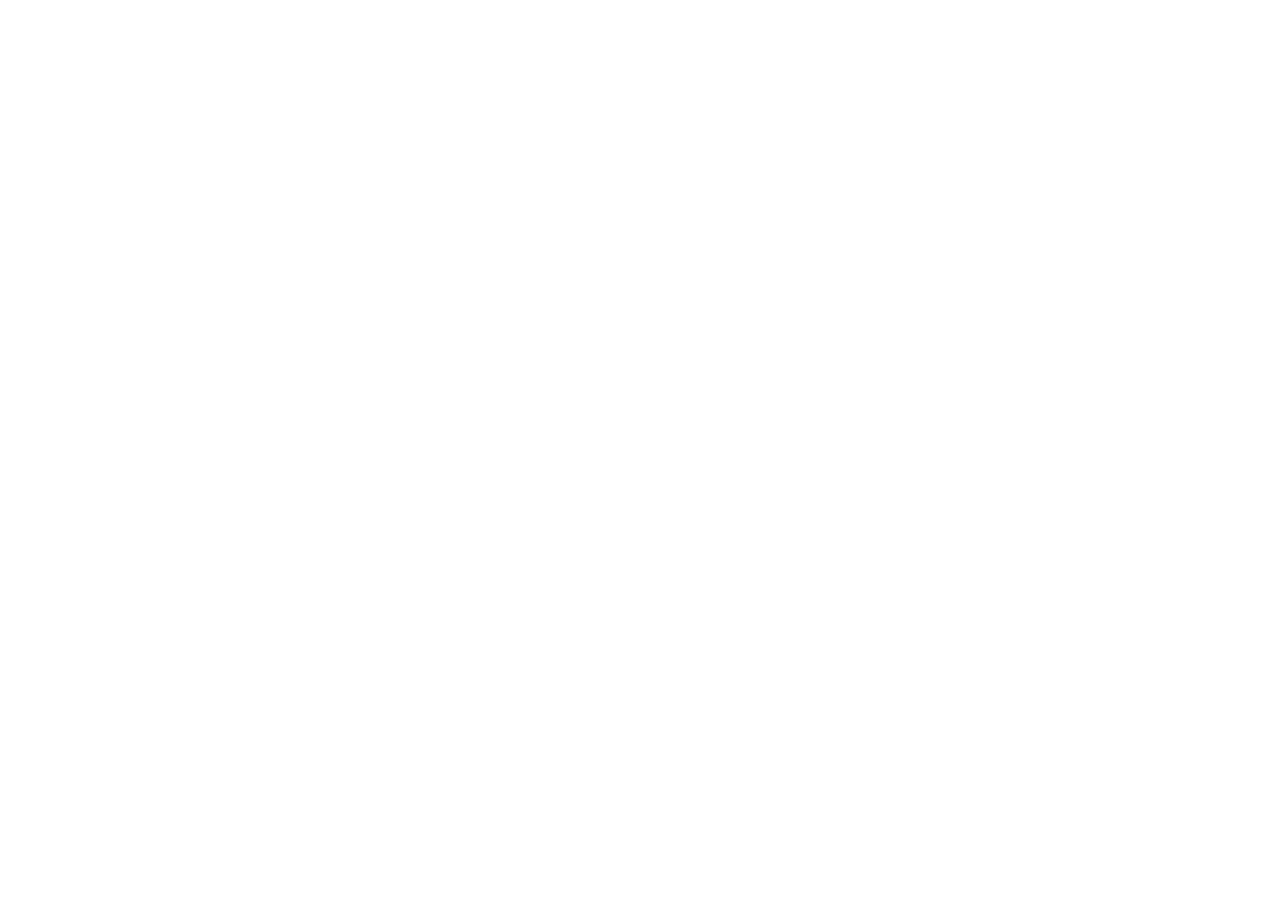
==== alaplap1.html @ 2c928b84 "alma" ====
<!DOCTYPE html>
<html lang="hu">
<head>
    <meta charset="UTF-8">
    <link href="https://cdn.jsdelivr.net/npm/bootstrap@5.2.1/dist/css/bootstrap.min.css">
    
    <title>Alaplap</title>
</head>
<body>
        <h1> <title> TUF GAMING B560M-PLUS  Alaplap</h1>


            <div class="container-fluid mt-3">
      
                <div class="row">
                  <div class="col-md-6">
        
                    <img src="olcsoalaplap.png">
        
        
                    </div>
                 
                    <div class="col-md-6">
        
        
                        <p>sfsfsfsf</p>
        
                    </div>
    
</body>
</html>
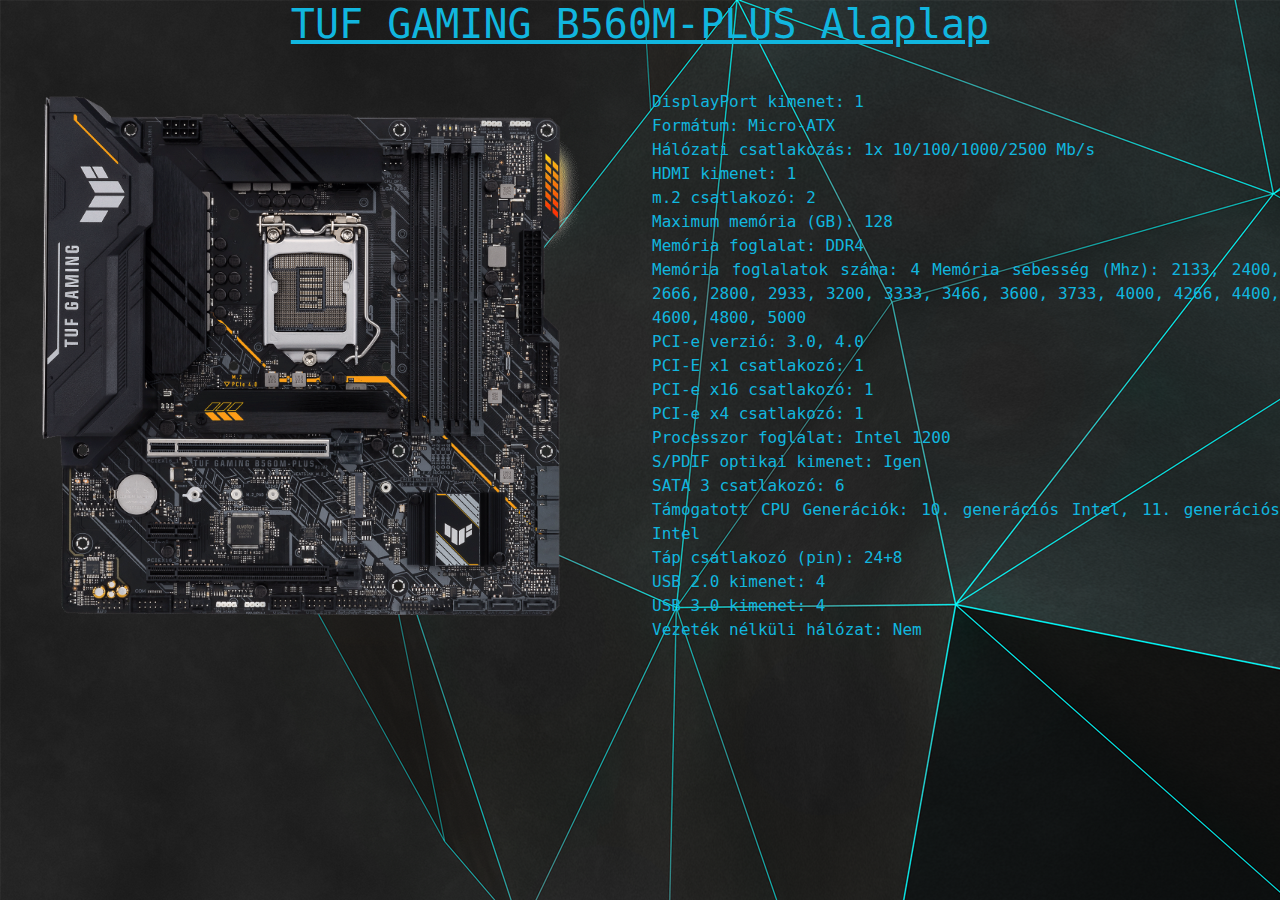
==== commit 1dd17381: "szia" ====
--- a/alaplap1.html
+++ b/alaplap1.html
@@ -1,31 +1,91 @@
 <!DOCTYPE html>
 <html lang="hu">
 <head>
-    <meta charset="UTF-8">
-    <link href="https://cdn.jsdelivr.net/npm/bootstrap@5.2.1/dist/css/bootstrap.min.css">
+    <meta charset="utf-8">
+    <link href="https://cdn.jsdelivr.net/npm/bootstrap@5.2.1/dist/css/bootstrap.min.css" rel="stylesheet">
+    <link rel="stylesheet" href="alaplap1.css">
+    
     
     <title>Alaplap</title>
+
 </head>
 <body>
-        <h1> <title> TUF GAMING B560M-PLUS  Alaplap</h1>
+   
+        <h1> TUF GAMING B560M-PLUS  Alaplap</h1>
+
+        <div class="container-fluid">
+      
+            <div class="row">
+              <div class="col-sm-6">
+                <img src="olcsoalaplap.png" class="olcso">
+    
+                
+    
+    
+                </div>
+             
+                <div class="col-sm-6">
+                    <p>
+                    
+                    
+DisplayPort kimenet: 1
+<br>
+Formátum: Micro-ATX
+<br>
+Hálózati csatlakozás: 1x 10/100/1000/2500 Mb/s
+<br>
+HDMI kimenet: 1
+<br>
+m.2 csatlakozó: 2
+<br>
+Maximum memória (GB): 128
+<br>
+Memória foglalat: DDR4
+<br>
+Memória foglalatok száma: 4
+Memória sebesség (Mhz): 2133, 2400, 2666, 2800, 2933, 
+3200, 3333, 3466, 3600, 3733, 4000, 4266, 4400, 4600, 4800, 5000
+<br>
+PCI-e verzió: 3.0, 4.0
+<br>
+PCI-E x1 csatlakozó: 1
+<br>
+PCI-e x16 csatlakozó: 1
+<br>
+PCI-e x4 csatlakozó: 1
+<br>
+Processzor foglalat: Intel 1200
+<br>
+S/PDIF optikai kimenet: Igen
+<br>
+SATA 3 csatlakozó: 6
+<br>
+Támogatott CPU Generációk: 10. generációs Intel, 11. generációs Intel
+<br>
+Táp csatlakozó (pin): 24+8
+<br>
+USB 2.0 kimenet: 4
+<br>
+USB 3.0 kimenet: 4
+<br>
+Vezeték nélküli hálózat: Nem
+<br>
+    
+    
+                    
+    </p>
+                </div>
+
+              
+            
+            
+            </div>
+    
+    
 
 
-            <div class="container-fluid mt-3">
-      
-                <div class="row">
-                  <div class="col-md-6">
         
-                    <img src="olcsoalaplap.png">
-        
-        
-                    </div>
-                 
-                    <div class="col-md-6">
-        
-        
-                        <p>sfsfsfsf</p>
-        
-                    </div>
+    </div>
     
 </body>
 </html>--- a/alaplap1.css
+++ b/alaplap1.css
@@ -0,0 +1,28 @@
+body{
+
+
+    background-image: url(hatter.png);
+}
+h1{
+    text-align:center;
+    font-family:monospace;
+    text-decoration: underline;
+    color:rgb(17, 182, 223);
+
+}
+p{
+
+    font-family:monospace;
+    color:rgb(17, 182, 223);
+    position: absolute;
+    top:10%;
+    
+    
+    text-align:justify;
+    
+}
+.olcso{
+    width:600px;
+
+
+}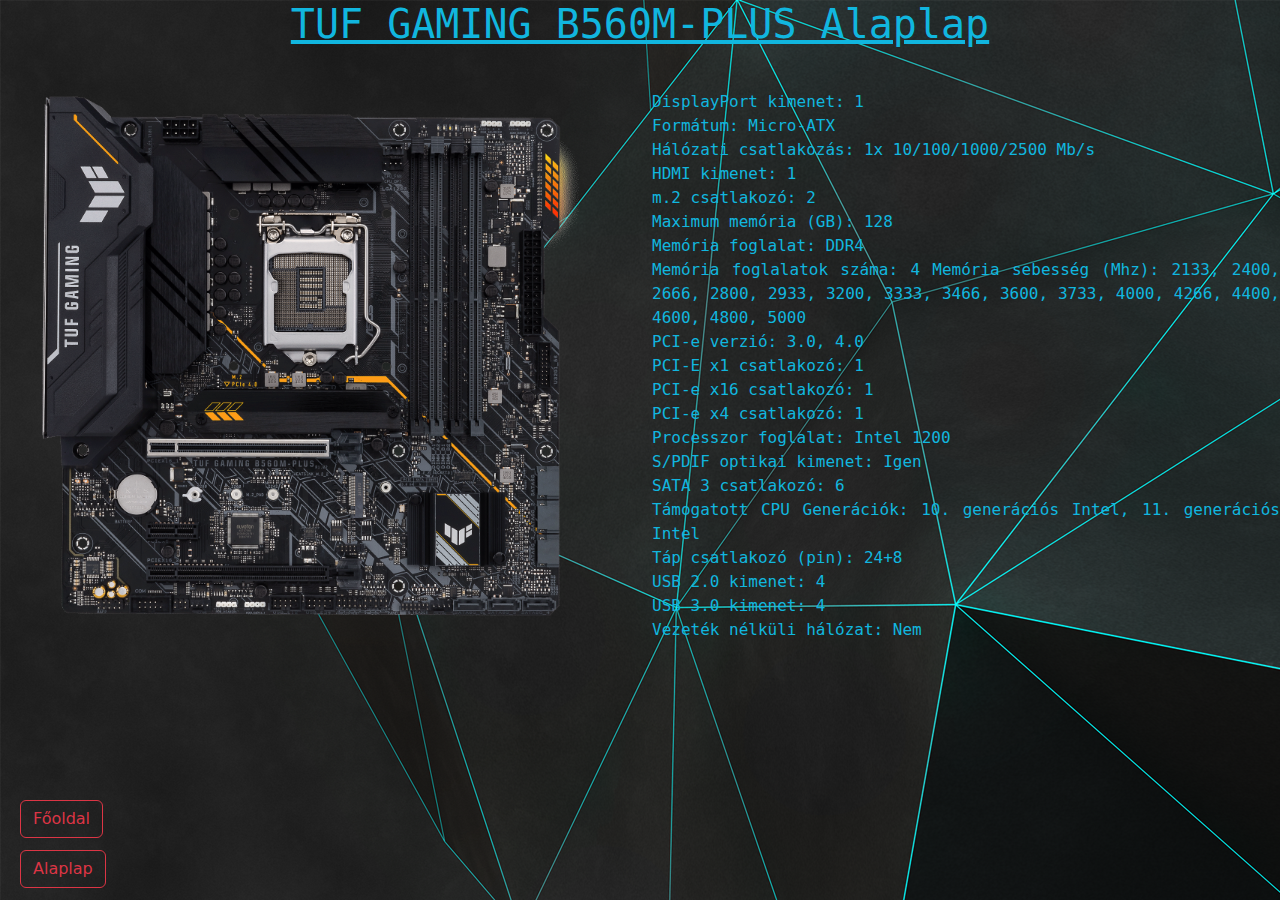
==== commit 5ebe7ce5: "szia3.0" ====
--- a/alaplap1.html
+++ b/alaplap1.html
@@ -86,6 +86,16 @@
 
         
     </div>
+
+    <form action="index.html">
+        <button type="submit" class="btn btn-outline-danger">Főoldal</button>
+        </form>
+
+        
+    <form action="alaplapfo.html">
+            <button type="submit" class="btn btn-outline-danger" id="gomb">Alaplap</button>
+    </form>
+
     
 </body>
 </html>--- a/alaplap1.css
+++ b/alaplap1.css
@@ -2,6 +2,7 @@
 
 
     background-image: url(hatter.png);
+    background-repeat: no-repeat;
 }
 h1{
     text-align:center;
@@ -25,4 +26,41 @@
     width:600px;
 
 
-}+}
+#kozepes{
+
+
+    position: absolute;
+    top:11%;
+    width:510px;
+    left:5%
+}
+#draga{
+
+width:700px;
+position: absolute;
+    top:11%;
+    left:5%
+
+
+}
+
+button{
+
+   
+    position: absolute;
+    top:800px;
+    left:20px;
+    
+}
+
+#gomb{
+    position: absolute;
+    top:850px;
+    left:20px;
+
+
+
+
+}
+
